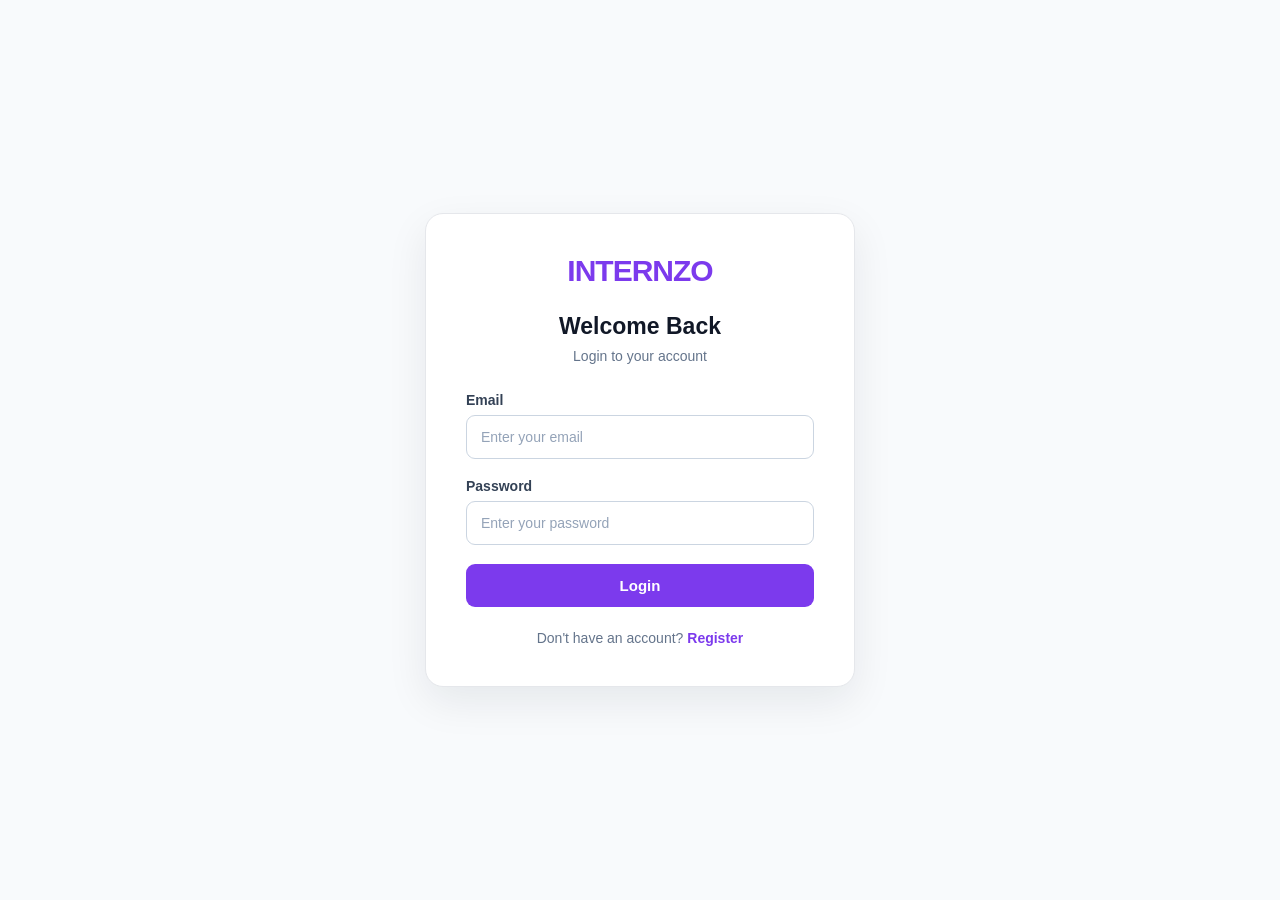
==== admin-dashboard.html @ ea60ff28 "Initial INTERNZO frontend" ====
<!DOCTYPE html>
<html lang="en">

<head>
    <meta charset="UTF-8">
    <meta name="viewport" content="width=device-width, initial-scale=1.0">

    <title>Admin Dashboard - INTERNZO</title>

    <link rel="stylesheet" href="css/dashboard.css">

    <style>

        .page-header {
            margin-bottom: 30px;
        }

        .page-header h1 {
            font-size: 30px;
            color: #111827;
            margin-bottom: 8px;
        }

        .page-header p {
            color: #64748b;
            font-size: 14px;
        }

        .admin-grid {
            display: grid;
            grid-template-columns: repeat(3, 1fr);
            gap: 20px;
            margin-bottom: 35px;
        }

        .admin-card {
            background: #ffffff;
            border: 1px solid #e5e7eb;
            border-radius: 15px;
            padding: 24px;
            box-shadow: 0 5px 15px rgba(17, 24, 39, 0.04);
        }

        .admin-card h3 {
            color: #64748b;
            font-size: 13px;
            margin-bottom: 10px;
        }

        .admin-card .number {
            color: #7c3aed;
            font-size: 30px;
            font-weight: 800;
        }

        .section {
            margin-top: 25px;
        }

        .section-title {
            color: #111827;
            font-size: 21px;
            margin-bottom: 18px;
        }

        .internship-list {
            display: grid;
            grid-template-columns: repeat(2, 1fr);
            gap: 20px;
        }

        .internship-card {
            background: #ffffff;
            border: 1px solid #e5e7eb;
            border-radius: 15px;
            padding: 24px;
            box-shadow: 0 5px 15px rgba(17, 24, 39, 0.04);
        }

        .internship-card h2 {
            color: #111827;
            font-size: 18px;
            margin-bottom: 6px;
        }

        .company {
            color: #7c3aed;
            font-size: 13px;
            font-weight: 600;
            margin-bottom: 15px;
        }

        .info {
            display: grid;
            grid-template-columns: 1fr 1fr;
            gap: 10px;
            margin-bottom: 15px;
        }

        .info-box {
            background: #f8fafc;
            padding: 10px;
            border-radius: 8px;
        }

        .info-box small {
            display: block;
            color: #94a3b8;
            font-size: 10px;
            margin-bottom: 4px;
        }

        .info-box strong {
            color: #334155;
            font-size: 12px;
        }

        .description {
            color: #64748b;
            font-size: 13px;
            line-height: 1.6;
            margin-bottom: 18px;
        }

        .status {
            display: inline-block;
            padding: 5px 10px;
            border-radius: 20px;
            font-size: 11px;
            font-weight: 700;
            margin-bottom: 15px;
        }

        .pending {
            background: #fef3c7;
            color: #92400e;
        }

        .approved {
            background: #dcfce7;
            color: #166534;
        }

        .rejected {
            background: #fee2e2;
            color: #991b1b;
        }

        .action-buttons {
            display: flex;
            gap: 10px;
        }

        .action-buttons button {
            width: auto;
            flex: 1;
            padding: 10px;
            font-size: 13px;
        }

        .approve-btn {
            background: #16a34a;
        }

        .approve-btn:hover {
            background: #15803d;
        }

        .reject-btn {
            background: #dc2626;
        }

        .reject-btn:hover {
            background: #b91c1c;
        }

        .loading,
        .empty-state,
        .error-state {
            background: #ffffff;
            border: 1px solid #e5e7eb;
            border-radius: 15px;
            padding: 50px 25px;
            text-align: center;
            color: #64748b;
            grid-column: 1 / -1;
        }

        .empty-state h2,
        .error-state h2 {
            color: #334155;
            margin-bottom: 8px;
        }

        @media (max-width: 900px) {

            .admin-grid {
                grid-template-columns: 1fr;
            }

            .internship-list {
                grid-template-columns: 1fr;
            }

        }

        @media (max-width: 550px) {

            .info {
                grid-template-columns: 1fr;
            }

            .action-buttons {
                flex-direction: column;
            }

        }

    </style>

</head>

<body>


    <!-- NAVBAR -->

    <nav class="navbar">

        <div class="logo">
            INTERNZO
        </div>

        <div class="nav-links">

            <a href="admin-dashboard.html" class="active">
                Dashboard
            </a>

            <button onclick="logout()">
                Logout
            </button>

        </div>

    </nav>


    <!-- MAIN -->

    <main class="dashboard-container">


        <div class="page-header">

            <h1>
                Admin Dashboard
            </h1>

            <p>
                Manage and approve internship opportunities.
            </p>

        </div>


        <!-- STATISTICS -->

        <div class="admin-grid">

            <div class="admin-card">

                <h3>
                    Total Internships
                </h3>

                <div
                    class="number"
                    id="totalInternships"
                >
                    0
                </div>

            </div>


            <div class="admin-card">

                <h3>
                    Pending Approval
                </h3>

                <div
                    class="number"
                    id="pendingInternships"
                >
                    0
                </div>

            </div>


            <div class="admin-card">

                <h3>
                    Approved Internships
                </h3>

                <div
                    class="number"
                    id="approvedInternships"
                >
                    0
                </div>

            </div>

        </div>


        <!-- PENDING INTERNSHIPS -->

        <section class="section">

            <h2 class="section-title">
                Internship Approval
            </h2>


            <div
                class="internship-list"
                id="internshipContainer"
            >

                <div class="loading">
                    Loading internships...
                </div>

            </div>

        </section>


    </main>


    <script>

        // ==========================================
        // LOGIN CHECK
        // ==========================================

        const token =
            localStorage.getItem("token");

        const userData =
            localStorage.getItem("user");


        if (!token || !userData) {

            window.location.href =
                "login.html";

        }


        let user;

        try {

            user =
                JSON.parse(userData);

        } catch (error) {

            localStorage.clear();

            window.location.href =
                "login.html";

        }


        // ==========================================
        // ADMIN ROLE CHECK
        // ==========================================

        if (
            user &&
            user.role !== "admin"
        ) {

            alert(
                "Only administrators can access this page."
            );

            window.location.href =
                "login.html";

        }


        // ==========================================
        // LOAD INTERNSHIPS
        // ==========================================

        async function loadInternships() {

            const container =
                document.getElementById(
                    "internshipContainer"
                );


            try {

                const response =
                    await fetch(
                        "http://localhost:5000/api/internships/admin/all",
                        {
                            headers: {
                                "Authorization":
                                    "Bearer " + token
                            }
                        }
                    );


                const data =
                    await response.json();


                if (!response.ok) {

                    container.innerHTML = `

                        <div class="error-state">

                            <h2>
                                Unable to load internships
                            </h2>

                            <p>
                                ${data.message || "Something went wrong."}
                            </p>

                        </div>

                    `;

                    return;

                }


                // Statistics

                document.getElementById(
                    "totalInternships"
                ).textContent =
                    data.length;


                document.getElementById(
                    "pendingInternships"
                ).textContent =
                    data.filter(
                        item =>
                            item.status === "Pending"
                    ).length;


                document.getElementById(
                    "approvedInternships"
                ).textContent =
                    data.filter(
                        item =>
                            item.status === "Approved"
                    ).length;


                displayInternships(data);


            } catch (error) {

                console.error(error);

                container.innerHTML = `

                    <div class="error-state">

                        <h2>
                            Server Connection Error
                        </h2>

                        <p>
                            Please make sure the backend is running.
                        </p>

                    </div>

                `;

            }

        }


        // ==========================================
        // DISPLAY INTERNSHIPS
        // ==========================================

        function displayInternships(
            internships
        ) {

            const container =
                document.getElementById(
                    "internshipContainer"
                );


            if (
                !internships ||
                internships.length === 0
            ) {

                container.innerHTML = `

                    <div class="empty-state">

                        <h2>
                            No Internships Found
                        </h2>

                        <p>
                            No internship postings are available.
                        </p>

                    </div>

                `;

                return;

            }


            container.innerHTML =
                internships.map(
                    internship => {

                        const status =
                            internship.status
                                ? internship.status.toLowerCase()
                                : "pending";


                        return `

                            <div class="internship-card">

                                <h2>
                                    ${internship.title}
                                </h2>

                                <div class="company">
                                    ${internship.companyName}
                                </div>


                                <div class="status ${status}">
                                    ${internship.status}
                                </div>


                                <div class="info">

                                    <div class="info-box">

                                        <small>
                                            Location
                                        </small>

                                        <strong>
                                            📍 ${internship.location}
                                        </strong>

                                    </div>


                                    <div class="info-box">

                                        <small>
                                            Type
                                        </small>

                                        <strong>
                                            ${internship.type}
                                        </strong>

                                    </div>


                                    <div class="info-box">

                                        <small>
                                            Duration
                                        </small>

                                        <strong>
                                            ${internship.duration}
                                        </strong>

                                    </div>


                                    <div class="info-box">

                                        <small>
                                            Stipend
                                        </small>

                                        <strong>
                                            ${internship.stipend || "Unpaid"}
                                        </strong>

                                    </div>

                                </div>


                                <div class="description">

                                    ${internship.description}

                                </div>


                                ${
                                    internship.status === "Pending"

                                    ? `

                                        <div class="action-buttons">

                                            <button
                                                class="approve-btn"
                                                onclick="updateStatus('${internship._id}', 'Approved')"
                                            >
                                                Approve
                                            </button>


                                            <button
                                                class="reject-btn"
                                                onclick="updateStatus('${internship._id}', 'Rejected')"
                                            >
                                                Reject
                                            </button>

                                        </div>

                                    `

                                    : ""

                                }

                            </div>

                        `;

                    }
                ).join("");

        }


        // ==========================================
        // UPDATE INTERNSHIP STATUS
        // ==========================================

        async function updateStatus(
            internshipId,
            status
        ) {

            const confirmMessage =
                status === "Approved"
                    ? "Approve this internship?"
                    : "Reject this internship?";


            if (!confirm(confirmMessage)) {
                return;
            }


            try {

                const response =
                    await fetch(
                        `http://localhost:5000/api/internships/admin/status/${internshipId}`,
                        {
                            method: "PUT",

                            headers: {

                                "Content-Type":
                                    "application/json",

                                "Authorization":
                                    "Bearer " + token

                            },

                            body: JSON.stringify({
                                status: status
                            })

                        }
                    );


                const data =
                    await response.json();


                if (response.ok) {

                    alert(
                        data.message ||
                        "Status updated successfully."
                    );

                    loadInternships();

                } else {

                    alert(
                        data.message ||
                        "Unable to update status."
                    );

                }

            } catch (error) {

                console.error(error);

                alert(
                    "Unable to connect to the server."
                );

            }

        }


        // ==========================================
        // LOGOUT
        // ==========================================

        function logout() {

            localStorage.removeItem(
                "token"
            );

            localStorage.removeItem(
                "user"
            );

            window.location.href =
                "login.html";

        }


        // ==========================================
        // START
        // ==========================================

        loadInternships();

    </script>

</body>

</html>
---- css/dashboard.css ----
/* =========================================
   INTERNZO - DASHBOARD CSS
========================================= */

* {
    margin: 0;
    padding: 0;
    box-sizing: border-box;
}


/* =========================================
   BODY
========================================= */

body {
    font-family: "Segoe UI", Arial, sans-serif;
    background: #f8fafc;
    color: #111827;
    min-height: 100vh;
}


/* =========================================
   NAVBAR
========================================= */

.navbar {
    width: 100%;
    min-height: 72px;

    background: #ffffff;

    display: flex;
    align-items: center;
    justify-content: space-between;

    padding: 0 6%;

    border-bottom: 1px solid #e5e7eb;

    position: sticky;
    top: 0;

    z-index: 1000;
}


/* LOGO */

.logo {
    color: #7c3aed;

    font-size: 25px;

    font-weight: 800;

    letter-spacing: -0.8px;

    white-space: nowrap;
}


/* NAVIGATION */

.nav-links {
    display: flex;

    align-items: center;

    justify-content: flex-end;

    gap: 26px;
}


.nav-links a {
    color: #475569;

    text-decoration: none;

    font-size: 14px;

    font-weight: 600;

    white-space: nowrap;

    transition: 0.2s ease;
}


.nav-links a:hover {
    color: #7c3aed;
}


/* ACTIVE PAGE */

.nav-links a.active {
    color: #7c3aed;
}


/* LOGOUT BUTTON */

.nav-links button {
    width: auto;

    padding: 9px 18px;

    background: #ffffff;

    color: #7c3aed;

    border: 1px solid #ddd6fe;

    border-radius: 8px;

    font-size: 14px;

    font-weight: 600;

    cursor: pointer;

    white-space: nowrap;

    transition: 0.2s ease;
}


.nav-links button:hover {
    background: #f3e8ff;

    color: #6d28d9;

    transform: translateY(-1px);
}


/* =========================================
   MAIN CONTAINER
========================================= */

.dashboard-container {
    width: 100%;

    max-width: 1250px;

    margin: 0 auto;

    padding: 45px 30px 60px;
}


/* =========================================
   WELCOME / PAGE HEADER
========================================= */

.welcome-section {
    margin-bottom: 35px;
}


.welcome-section h1 {
    color: #111827;

    font-size: 32px;

    font-weight: 750;

    line-height: 1.2;

    margin-bottom: 9px;
}


.welcome-section span {
    color: #7c3aed;
}


.welcome-section p {
    color: #64748b;

    font-size: 15px;

    line-height: 1.6;
}


/* =========================================
   DASHBOARD CARDS
========================================= */

.dashboard-cards {
    display: grid;

    grid-template-columns:
        repeat(4, 1fr);

    gap: 20px;

    margin-bottom: 45px;
}


.dashboard-card {
    background: #ffffff;

    padding: 25px;

    border: 1px solid #e5e7eb;

    border-radius: 15px;

    box-shadow:
        0 5px 15px
        rgba(17, 24, 39, 0.04);

    transition: all 0.25s ease;
}


.dashboard-card:hover {
    transform: translateY(-5px);

    border-color: #c4b5fd;

    box-shadow:
        0 15px 30px
        rgba(124, 58, 237, 0.10);
}


/* =========================================
   CARD ICON
========================================= */

.card-icon {
    width: 50px;
    height: 50px;

    display: flex;

    align-items: center;
    justify-content: center;

    background: #f3e8ff;

    color: #7c3aed;

    border-radius: 11px;

    font-size: 22px;

    margin-bottom: 18px;
}


.dashboard-card h2 {
    color: #111827;

    font-size: 18px;

    font-weight: 700;

    margin-bottom: 9px;
}


.dashboard-card p {
    color: #64748b;

    font-size: 13px;

    line-height: 1.6;

    min-height: 65px;
}


/* CARD BUTTON */

.dashboard-card button {
    width: 100%;

    margin-top: 16px;

    padding: 11px 15px;

    background: #7c3aed;

    color: #ffffff;

    border: none;

    border-radius: 8px;

    font-size: 13px;

    font-weight: 600;

    cursor: pointer;

    transition: 0.2s ease;
}


.dashboard-card button:hover {
    background: #6d28d9;

    transform: translateY(-1px);
}


/* =========================================
   GENERAL SECTION
========================================= */

.section {
    margin-top: 10px;
}


.section h2 {
    color: #111827;

    font-size: 21px;

    margin-bottom: 18px;
}


/* =========================================
   EMPTY BOX
========================================= */

.empty-box {
    width: 100%;

    background: #ffffff;

    border: 1px solid #e5e7eb;

    border-radius: 15px;

    padding: 50px 25px;

    text-align: center;

    box-shadow:
        0 5px 15px
        rgba(17, 24, 39, 0.04);
}


.empty-box > p:first-child {
    font-size: 38px;

    color: #7c3aed;

    margin-bottom: 12px;
}


.empty-box h3 {
    color: #334155;

    font-size: 17px;

    margin-bottom: 8px;
}


.empty-box p {
    color: #64748b;

    font-size: 14px;

    line-height: 1.6;
}


/* =========================================
   GENERAL BUTTON
========================================= */

button {
    font-family: inherit;
}


/* =========================================
   LINKS
========================================= */

a {
    font-family: inherit;
}


/* =========================================
   TABLET
========================================= */

@media (max-width: 1050px) {

    .navbar {
        padding: 0 30px;
    }


    .nav-links {
        gap: 17px;
    }


    .dashboard-cards {
        grid-template-columns:
            repeat(2, 1fr);
    }

}


/* =========================================
   MOBILE NAVBAR
========================================= */

@media (max-width: 750px) {

    .navbar {
        min-height: auto;

        padding: 18px 20px;

        flex-direction: column;

        gap: 16px;
    }


    .logo {
        font-size: 24px;
    }


    .nav-links {
        width: 100%;

        display: flex;

        justify-content: center;

        flex-wrap: wrap;

        gap: 10px 15px;
    }


    .nav-links a {
        font-size: 13px;
    }


    .nav-links button {
        padding: 8px 14px;

        font-size: 13px;
    }


    .dashboard-container {
        padding: 30px 18px 45px;
    }


    .welcome-section h1 {
        font-size: 27px;
    }

}


/* =========================================
   SMALL MOBILE
========================================= */

@media (max-width: 550px) {

    .dashboard-cards {
        grid-template-columns: 1fr;

        gap: 15px;
    }


    .dashboard-card {
        padding: 22px;
    }


    .welcome-section h1 {
        font-size: 24px;
    }


    .welcome-section p {
        font-size: 14px;
    }


    .nav-links {
        gap: 9px 12px;
    }


    .nav-links a {
        font-size: 12px;
    }


    .nav-links button {
        font-size: 12px;

        padding: 7px 12px;
    }

}


/* =========================================
   VERY SMALL SCREEN
========================================= */

@media (max-width: 380px) {

    .navbar {
        padding: 15px 12px;
    }


    .logo {
        font-size: 22px;
    }


    .nav-links {
        gap: 8px;
    }


    .nav-links a {
        font-size: 11px;
    }


    .nav-links button {
        padding: 6px 10px;
    }


    .dashboard-container {
        padding: 25px 13px 40px;
    }

}
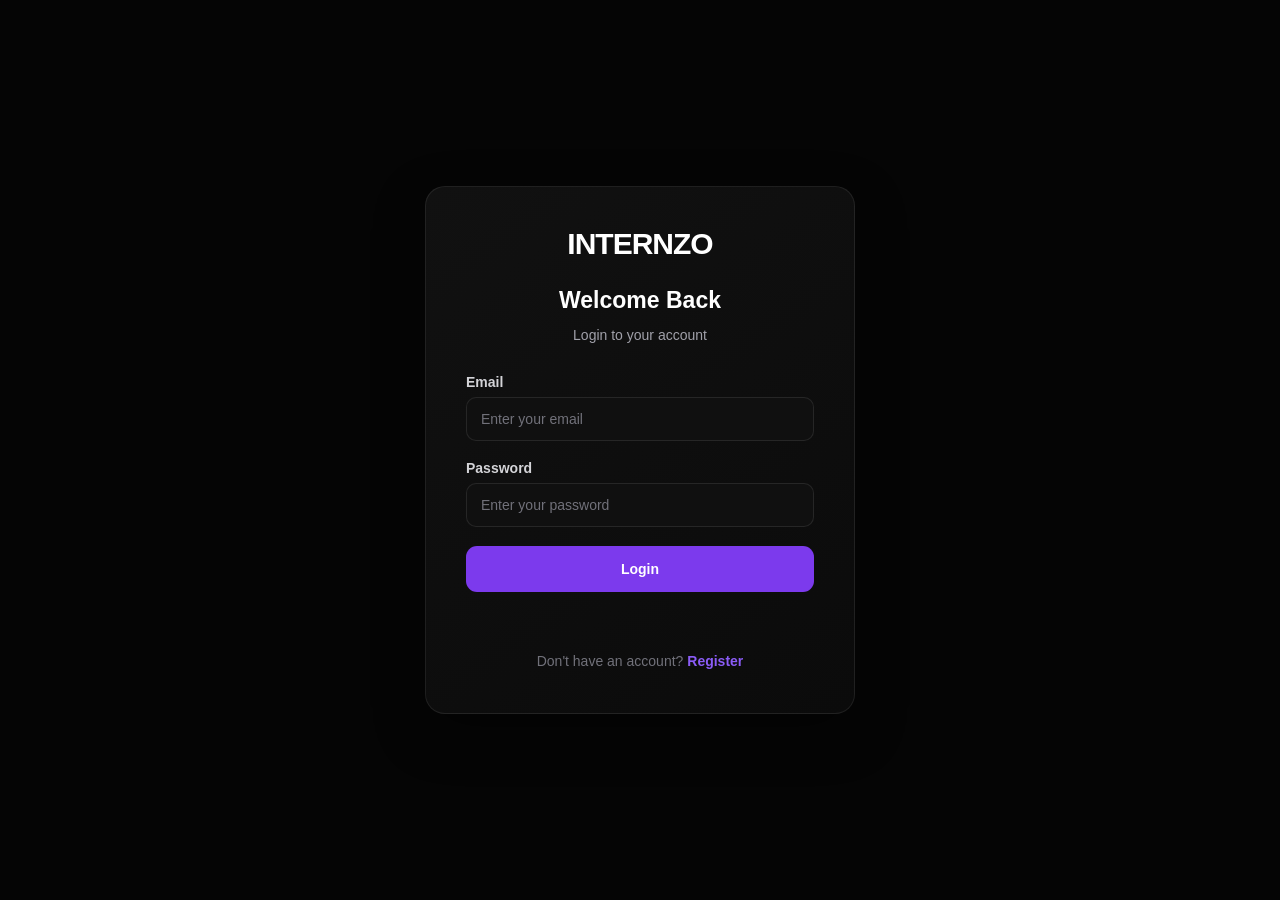
==== commit f4c7978e: "Update INTERNZO UI and functionality" ====
--- a/admin-dashboard.html
+++ b/admin-dashboard.html
@@ -2,216 +2,791 @@
 <html lang="en">
 
 <head>
+
     <meta charset="UTF-8">
-    <meta name="viewport" content="width=device-width, initial-scale=1.0">
+
+    <meta name="viewport"
+        content="width=device-width, initial-scale=1.0">
 
     <title>Admin Dashboard - INTERNZO</title>
 
-    <link rel="stylesheet" href="css/dashboard.css">
+    <link rel="stylesheet"
+        href="css/dashboard.css">
+
+    <link rel="stylesheet"
+        href="https://cdnjs.cloudflare.com/ajax/libs/font-awesome/6.5.2/css/all.min.css">
+
 
     <style>
 
+        /* =========================================
+           PAGE HEADER
+        ========================================= */
+
         .page-header {
-            margin-bottom: 30px;
+            margin-bottom: 40px;
+        }
+
+        .page-label {
+            color: #8b5cf6;
+            font-size: 12px;
+            font-weight: 700;
+            letter-spacing: 2px;
+            margin-bottom: 12px;
         }
 
         .page-header h1 {
-            font-size: 30px;
-            color: #111827;
-            margin-bottom: 8px;
+            color: #ffffff;
+            font-size: clamp(36px, 5vw, 50px);
+            line-height: 1.1;
+            letter-spacing: -1.5px;
+            margin-bottom: 12px;
         }
 
         .page-header p {
-            color: #64748b;
-            font-size: 14px;
-        }
+            color: #a1a1aa;
+            font-size: 15px;
+            line-height: 1.6;
+        }
+
+
+        /* =========================================
+           STATISTICS
+        ========================================= */
 
         .admin-grid {
+
             display: grid;
-            grid-template-columns: repeat(3, 1fr);
+
+            grid-template-columns:
+                repeat(3, minmax(0, 1fr));
+
             gap: 20px;
-            margin-bottom: 35px;
-        }
+
+            margin-bottom: 50px;
+
+        }
+
 
         .admin-card {
-            background: #ffffff;
-            border: 1px solid #e5e7eb;
-            border-radius: 15px;
+
+            position: relative;
+
+            padding: 25px;
+
+            background:
+                linear-gradient(
+                    145deg,
+                    #111111,
+                    #0b0b0b
+                );
+
+            border:
+                1px solid
+                rgba(255, 255, 255, 0.08);
+
+            border-radius: 20px;
+
+            box-shadow:
+                0 18px 50px
+                rgba(0, 0, 0, 0.20);
+
+            transition: 0.25s ease;
+
+            overflow: hidden;
+
+        }
+
+
+        .admin-card::after {
+
+            content: "";
+
+            position: absolute;
+
+            width: 100px;
+
+            height: 100px;
+
+            right: -45px;
+
+            top: -45px;
+
+            background:
+                rgba(124, 58, 237, 0.08);
+
+            border-radius: 50%;
+
+        }
+
+
+        .admin-card:hover {
+
+            transform:
+                translateY(-5px);
+
+            border-color:
+                rgba(124, 58, 237, 0.35);
+
+            box-shadow:
+                0 20px 55px
+                rgba(0, 0, 0, 0.35);
+
+        }
+
+
+        .stat-icon {
+
+            width: 45px;
+
+            height: 45px;
+
+            display: flex;
+
+            align-items: center;
+
+            justify-content: center;
+
+            margin-bottom: 18px;
+
+            background:
+                rgba(124, 58, 237, 0.12);
+
+            color: #8b5cf6;
+
+            border:
+                1px solid
+                rgba(124, 58, 237, 0.18);
+
+            border-radius: 11px;
+
+            font-size: 18px;
+
+        }
+
+
+        .admin-card h3 {
+
+            color: #71717a;
+
+            font-size: 12px;
+
+            font-weight: 700;
+
+            text-transform: uppercase;
+
+            letter-spacing: 0.7px;
+
+            margin-bottom: 9px;
+
+        }
+
+
+        .admin-card .number {
+
+            color: #ffffff;
+
+            font-size: 34px;
+
+            line-height: 1;
+
+            font-weight: 800;
+
+        }
+
+
+        /* =========================================
+           SECTION
+        ========================================= */
+
+        .section {
+
+            margin-top: 10px;
+
+        }
+
+
+        .section-header {
+
+            display: flex;
+
+            align-items: flex-end;
+
+            justify-content: space-between;
+
+            margin-bottom: 22px;
+
+        }
+
+
+        .section-title {
+
+            color: #ffffff;
+
+            font-size: 24px;
+
+            margin: 0;
+
+        }
+
+
+        .section-subtitle {
+
+            color: #71717a;
+
+            font-size: 13px;
+
+            margin-top: 6px;
+
+        }
+
+
+        /* =========================================
+           INTERNSHIP LIST
+        ========================================= */
+
+        .internship-list {
+
+            display: grid;
+
+            grid-template-columns:
+                repeat(2, minmax(0, 1fr));
+
+            gap: 20px;
+
+        }
+
+
+        /* =========================================
+           INTERNSHIP CARD
+        ========================================= */
+
+        .internship-card {
+
             padding: 24px;
-            box-shadow: 0 5px 15px rgba(17, 24, 39, 0.04);
-        }
-
-        .admin-card h3 {
-            color: #64748b;
+
+            background:
+                linear-gradient(
+                    145deg,
+                    #111111,
+                    #0b0b0b
+                );
+
+            border:
+                1px solid
+                rgba(255, 255, 255, 0.08);
+
+            border-radius: 20px;
+
+            box-shadow:
+                0 18px 50px
+                rgba(0, 0, 0, 0.20);
+
+            transition: 0.25s ease;
+
+            animation:
+                cardAppear 0.35s ease both;
+
+        }
+
+
+        .internship-card:hover {
+
+            transform:
+                translateY(-5px);
+
+            border-color:
+                rgba(124, 58, 237, 0.35);
+
+            box-shadow:
+                0 20px 55px
+                rgba(0, 0, 0, 0.35);
+
+        }
+
+
+        .internship-card h2 {
+
+            color: #ffffff;
+
+            font-size: 19px;
+
+            line-height: 1.35;
+
+            margin-bottom: 7px;
+
+        }
+
+
+        .company {
+
+            color: #8b5cf6;
+
             font-size: 13px;
-            margin-bottom: 10px;
-        }
-
-        .admin-card .number {
-            color: #7c3aed;
-            font-size: 30px;
-            font-weight: 800;
-        }
-
-        .section {
-            margin-top: 25px;
-        }
-
-        .section-title {
-            color: #111827;
-            font-size: 21px;
+
+            font-weight: 700;
+
+            margin-bottom: 16px;
+
+        }
+
+
+        /* =========================================
+           STATUS
+        ========================================= */
+
+        .status {
+
+            display: inline-flex;
+
+            align-items: center;
+
+            padding: 6px 11px;
+
             margin-bottom: 18px;
-        }
-
-        .internship-list {
+
+            border-radius: 20px;
+
+            font-size: 11px;
+
+            font-weight: 700;
+
+        }
+
+
+        .pending {
+
+            background:
+                rgba(245, 158, 11, 0.12);
+
+            color: #fbbf24;
+
+            border:
+                1px solid
+                rgba(245, 158, 11, 0.18);
+
+        }
+
+
+        .approved {
+
+            background:
+                rgba(34, 197, 94, 0.12);
+
+            color: #4ade80;
+
+            border:
+                1px solid
+                rgba(34, 197, 94, 0.18);
+
+        }
+
+
+        .rejected {
+
+            background:
+                rgba(239, 68, 68, 0.12);
+
+            color: #f87171;
+
+            border:
+                1px solid
+                rgba(239, 68, 68, 0.18);
+
+        }
+
+
+        /* =========================================
+           INFO GRID
+        ========================================= */
+
+        .info {
+
             display: grid;
-            grid-template-columns: repeat(2, 1fr);
-            gap: 20px;
-        }
-
-        .internship-card {
-            background: #ffffff;
-            border: 1px solid #e5e7eb;
-            border-radius: 15px;
-            padding: 24px;
-            box-shadow: 0 5px 15px rgba(17, 24, 39, 0.04);
-        }
-
-        .internship-card h2 {
-            color: #111827;
-            font-size: 18px;
-            margin-bottom: 6px;
-        }
-
-        .company {
-            color: #7c3aed;
+
+            grid-template-columns:
+                repeat(2, minmax(0, 1fr));
+
+            gap: 10px;
+
+            margin-bottom: 18px;
+
+        }
+
+
+        .info-box {
+
+            padding: 12px;
+
+            background: #0d0d0d;
+
+            border:
+                1px solid
+                rgba(255, 255, 255, 0.06);
+
+            border-radius: 11px;
+
+        }
+
+
+        .info-box small {
+
+            display: block;
+
+            color: #52525b;
+
+            font-size: 10px;
+
+            font-weight: 700;
+
+            text-transform: uppercase;
+
+            letter-spacing: 0.5px;
+
+            margin-bottom: 5px;
+
+        }
+
+
+        .info-box strong {
+
+            display: block;
+
+            color: #d4d4d8;
+
+            font-size: 12px;
+
+            line-height: 1.4;
+
+            word-break: break-word;
+
+        }
+
+
+        /* =========================================
+           DESCRIPTION
+        ========================================= */
+
+        .description {
+
+            color: #a1a1aa;
+
             font-size: 13px;
-            font-weight: 600;
-            margin-bottom: 15px;
-        }
-
-        .info {
-            display: grid;
-            grid-template-columns: 1fr 1fr;
-            gap: 10px;
-            margin-bottom: 15px;
-        }
-
-        .info-box {
-            background: #f8fafc;
-            padding: 10px;
-            border-radius: 8px;
-        }
-
-        .info-box small {
-            display: block;
-            color: #94a3b8;
-            font-size: 10px;
-            margin-bottom: 4px;
-        }
-
-        .info-box strong {
-            color: #334155;
+
+            line-height: 1.7;
+
+            margin-bottom: 20px;
+
+        }
+
+
+        /* =========================================
+           ACTION BUTTONS
+        ========================================= */
+
+        .action-buttons {
+
+            display: flex;
+
+            gap: 9px;
+
+        }
+
+
+        .action-buttons button {
+
+            width: auto;
+
+            flex: 1;
+
+            min-height: 40px;
+
+            padding: 9px 12px;
+
+            border: none;
+
+            border-radius: 9px;
+
+            color: #ffffff;
+
+            font-family: inherit;
+
             font-size: 12px;
-        }
-
-        .description {
-            color: #64748b;
-            font-size: 13px;
-            line-height: 1.6;
-            margin-bottom: 18px;
-        }
-
-        .status {
-            display: inline-block;
-            padding: 5px 10px;
-            border-radius: 20px;
-            font-size: 11px;
+
             font-weight: 700;
-            margin-bottom: 15px;
-        }
-
-        .pending {
-            background: #fef3c7;
-            color: #92400e;
-        }
-
-        .approved {
-            background: #dcfce7;
-            color: #166534;
-        }
-
-        .rejected {
-            background: #fee2e2;
-            color: #991b1b;
-        }
-
-        .action-buttons {
-            display: flex;
-            gap: 10px;
-        }
-
-        .action-buttons button {
-            width: auto;
-            flex: 1;
-            padding: 10px;
-            font-size: 13px;
-        }
+
+            cursor: pointer;
+
+            transition: 0.2s ease;
+
+        }
+
+
+        .action-buttons button:hover {
+
+            transform:
+                translateY(-2px);
+
+        }
+
 
         .approve-btn {
+
             background: #16a34a;
-        }
+
+        }
+
 
         .approve-btn:hover {
+
             background: #15803d;
-        }
+
+        }
+
 
         .reject-btn {
+
             background: #dc2626;
-        }
+
+        }
+
 
         .reject-btn:hover {
+
             background: #b91c1c;
-        }
+
+        }
+
+
+        /* =========================================
+           LOADING / EMPTY / ERROR
+        ========================================= */
 
         .loading,
         .empty-state,
         .error-state {
-            background: #ffffff;
-            border: 1px solid #e5e7eb;
-            border-radius: 15px;
+
+            width: 100%;
+
+            min-height: 260px;
+
+            display: flex;
+
+            flex-direction: column;
+
+            align-items: center;
+
+            justify-content: center;
+
+            grid-column: 1 / -1;
+
             padding: 50px 25px;
+
             text-align: center;
-            color: #64748b;
-            grid-column: 1 / -1;
-        }
+
+            background:
+                linear-gradient(
+                    145deg,
+                    #111111,
+                    #0b0b0b
+                );
+
+            border:
+                1px solid
+                rgba(255, 255, 255, 0.08);
+
+            border-radius: 20px;
+
+            color: #71717a;
+
+        }
+
+
+        .state-icon {
+
+            width: 58px;
+
+            height: 58px;
+
+            display: flex;
+
+            align-items: center;
+
+            justify-content: center;
+
+            margin-bottom: 17px;
+
+            background:
+                rgba(124, 58, 237, 0.12);
+
+            color: #8b5cf6;
+
+            border:
+                1px solid
+                rgba(124, 58, 237, 0.18);
+
+            border-radius: 14px;
+
+            font-size: 23px;
+
+        }
+
+
+        .loading-spinner {
+
+            width: 34px;
+
+            height: 34px;
+
+            margin-bottom: 15px;
+
+            border:
+                3px solid
+                rgba(255, 255, 255, 0.08);
+
+            border-top-color:
+                #8b5cf6;
+
+            border-radius: 50%;
+
+            animation:
+                spin 0.8s linear infinite;
+
+        }
+
 
         .empty-state h2,
         .error-state h2 {
-            color: #334155;
+
+            color: #ffffff;
+
+            font-size: 18px;
+
             margin-bottom: 8px;
-        }
-
-        @media (max-width: 900px) {
+
+        }
+
+
+        .empty-state p,
+        .error-state p {
+
+            color: #71717a;
+
+            font-size: 14px;
+
+            line-height: 1.6;
+
+        }
+
+
+        /* =========================================
+           ANIMATIONS
+        ========================================= */
+
+        @keyframes spin {
+
+            to {
+                transform: rotate(360deg);
+            }
+
+        }
+
+
+        @keyframes cardAppear {
+
+            from {
+
+                opacity: 0;
+
+                transform:
+                    translateY(12px);
+
+            }
+
+            to {
+
+                opacity: 1;
+
+                transform:
+                    translateY(0);
+
+            }
+
+        }
+
+
+        /* =========================================
+           RESPONSIVE
+        ========================================= */
+
+        @media (max-width: 950px) {
 
             .admin-grid {
+
+                grid-template-columns:
+                    repeat(3, 1fr);
+
+            }
+
+            .internship-list {
+
                 grid-template-columns: 1fr;
-            }
-
-            .internship-list {
+
+            }
+
+        }
+
+
+        @media (max-width: 750px) {
+
+            .admin-grid {
+
+                grid-template-columns:
+                    1fr;
+
+            }
+
+            .section-header {
+
+                align-items: flex-start;
+
+            }
+
+        }
+
+
+        @media (max-width: 550px) {
+
+            .page-header h1 {
+
+                font-size: 36px;
+
+            }
+
+            .info {
+
                 grid-template-columns: 1fr;
-            }
-
-        }
-
-        @media (max-width: 550px) {
-
-            .info {
-                grid-template-columns: 1fr;
+
             }
 
             .action-buttons {
+
                 flex-direction: column;
+
+            }
+
+            .action-buttons button {
+
+                flex: none;
+
+                width: 100%;
+
+            }
+
+            .internship-card {
+
+                padding: 20px;
+
             }
 
         }
@@ -220,10 +795,13 @@
 
 </head>
 
+
 <body>
 
 
-    <!-- NAVBAR -->
+    <!-- =========================================
+         NAVBAR
+    ========================================= -->
 
     <nav class="navbar">
 
@@ -231,14 +809,23 @@
             INTERNZO
         </div>
 
+
         <div class="nav-links">
 
-            <a href="admin-dashboard.html" class="active">
+            <a
+                href="admin-dashboard.html"
+                class="active">
+
                 Dashboard
+
             </a>
 
-            <button onclick="logout()">
+
+            <button
+                onclick="logout()">
+
                 Logout
+
             </button>
 
         </div>
@@ -246,96 +833,170 @@
     </nav>
 
 
-    <!-- MAIN -->
+    <!-- =========================================
+         MAIN
+    ========================================= -->
 
     <main class="dashboard-container">
 
 
-        <div class="page-header">
+        <!-- PAGE HEADER -->
+
+        <section class="page-header">
+
+            <div class="page-label">
+                ADMIN PORTAL
+            </div>
+
 
             <h1>
                 Admin Dashboard
             </h1>
 
+
             <p>
-                Manage and approve internship opportunities.
+                Review and manage internship
+                opportunities submitted by companies.
             </p>
 
-        </div>
-
-
-        <!-- STATISTICS -->
-
-        <div class="admin-grid">
+        </section>
+
+
+        <!-- =========================================
+             STATISTICS
+        ========================================= -->
+
+        <section class="admin-grid">
+
+
+            <!-- TOTAL -->
 
             <div class="admin-card">
+
+                <div class="stat-icon">
+
+                    <i class="fa-solid fa-briefcase"></i>
+
+                </div>
+
 
                 <h3>
                     Total Internships
                 </h3>
 
+
                 <div
                     class="number"
-                    id="totalInternships"
-                >
+                    id="totalInternships">
+
                     0
+
                 </div>
 
             </div>
 
 
+            <!-- PENDING -->
+
             <div class="admin-card">
+
+                <div class="stat-icon">
+
+                    <i class="fa-solid fa-clock"></i>
+
+                </div>
+
 
                 <h3>
                     Pending Approval
                 </h3>
 
+
                 <div
                     class="number"
-                    id="pendingInternships"
-                >
+                    id="pendingInternships">
+
                     0
+
                 </div>
 
             </div>
 
 
+            <!-- APPROVED -->
+
             <div class="admin-card">
+
+                <div class="stat-icon">
+
+                    <i class="fa-solid fa-circle-check"></i>
+
+                </div>
+
 
                 <h3>
                     Approved Internships
                 </h3>
 
+
                 <div
                     class="number"
-                    id="approvedInternships"
-                >
+                    id="approvedInternships">
+
                     0
+
                 </div>
 
             </div>
 
-        </div>
-
-
-        <!-- PENDING INTERNSHIPS -->
+
+        </section>
+
+
+        <!-- =========================================
+             INTERNSHIP APPROVAL
+        ========================================= -->
 
         <section class="section">
 
-            <h2 class="section-title">
-                Internship Approval
-            </h2>
+
+            <div class="section-header">
+
+                <div>
+
+                    <h2 class="section-title">
+                        Internship Approval
+                    </h2>
+
+
+                    <p class="section-subtitle">
+
+                        Review internship postings
+                        submitted by companies.
+
+                    </p>
+
+                </div>
+
+            </div>
 
 
             <div
                 class="internship-list"
-                id="internshipContainer"
-            >
+                id="internshipContainer">
+
 
                 <div class="loading">
-                    Loading internships...
+
+                    <div class="loading-spinner"></div>
+
+                    <p>
+                        Loading internships...
+                    </p>
+
                 </div>
 
+
             </div>
 
         </section>
@@ -344,20 +1005,51 @@
     </main>
 
 
+    <!-- =========================================
+         API HELPER
+    ========================================= -->
+
+    <script src="js/api.js"></script>
+
+
     <script>
 
-        // ==========================================
+        // =========================================
         // LOGIN CHECK
-        // ==========================================
+        // =========================================
 
         const token =
             localStorage.getItem("token");
 
+
         const userData =
             localStorage.getItem("user");
 
 
-        if (!token || !userData) {
+        let user = null;
+
+
+        try {
+
+            user =
+                userData
+                    ? JSON.parse(userData)
+                    : null;
+
+        } catch (error) {
+
+            console.error(
+                "USER DATA ERROR:",
+                error
+            );
+
+            localStorage.removeItem(
+                "token"
+            );
+
+            localStorage.removeItem(
+                "user"
+            );
 
             window.location.href =
                 "login.html";
@@ -365,16 +1057,7 @@
         }
 
 
-        let user;
-
-        try {
-
-            user =
-                JSON.parse(userData);
-
-        } catch (error) {
-
-            localStorage.clear();
+        if (!token || !user) {
 
             window.location.href =
                 "login.html";
@@ -382,28 +1065,70 @@
         }
 
 
-        // ==========================================
+        // =========================================
         // ADMIN ROLE CHECK
-        // ==========================================
+        // =========================================
 
         if (
             user &&
             user.role !== "admin"
         ) {
 
-            alert(
-                "Only administrators can access this page."
-            );
-
-            window.location.href =
-                "login.html";
-
-        }
-
-
-        // ==========================================
+            if (
+                user.role === "student"
+            ) {
+
+                window.location.href =
+                    "student-dashboard.html";
+
+            }
+
+            else if (
+                user.role === "company"
+            ) {
+
+                window.location.href =
+                    "company-dashboard.html";
+
+            }
+
+            else {
+
+                localStorage.removeItem(
+                    "token"
+                );
+
+                localStorage.removeItem(
+                    "user"
+                );
+
+                window.location.href =
+                    "login.html";
+
+            }
+
+        }
+
+
+        // =========================================
+        // HTML ESCAPE
+        // =========================================
+
+        function escapeHTML(value) {
+
+            return String(value ?? "")
+                .replace(/&/g, "&amp;")
+                .replace(/</g, "&lt;")
+                .replace(/>/g, "&gt;")
+                .replace(/"/g, "&quot;")
+                .replace(/'/g, "&#039;");
+
+        }
+
+
+        // =========================================
         // LOAD INTERNSHIPS
-        // ==========================================
+        // =========================================
 
         async function loadInternships() {
 
@@ -413,59 +1138,49 @@
                 );
 
 
+            container.innerHTML = `
+
+                <div class="loading">
+
+                    <div class="loading-spinner"></div>
+
+                    <p>
+                        Loading internships...
+                    </p>
+
+                </div>
+
+            `;
+
+
             try {
 
-                const response =
-                    await fetch(
-                        "http://localhost:5000/api/internships/admin/all",
-                        {
-                            headers: {
-                                "Authorization":
-                                    "Bearer " + token
-                            }
-                        }
+                const data =
+                    await apiFetch(
+                        "/api/internships/admin/all"
                     );
 
 
-                const data =
-                    await response.json();
-
-
-                if (!response.ok) {
-
-                    container.innerHTML = `
-
-                        <div class="error-state">
-
-                            <h2>
-                                Unable to load internships
-                            </h2>
-
-                            <p>
-                                ${data.message || "Something went wrong."}
-                            </p>
-
-                        </div>
-
-                    `;
-
-                    return;
-
-                }
-
-
-                // Statistics
+                // =================================
+                // STATISTICS
+                // =================================
+
+                const internships =
+                    Array.isArray(data)
+                        ? data
+                        : [];
+
 
                 document.getElementById(
                     "totalInternships"
                 ).textContent =
-                    data.length;
+                    internships.length;
 
 
                 document.getElementById(
                     "pendingInternships"
                 ).textContent =
-                    data.filter(
+                    internships.filter(
                         item =>
                             item.status === "Pending"
                     ).length;
@@ -474,29 +1189,50 @@
                 document.getElementById(
                     "approvedInternships"
                 ).textContent =
-                    data.filter(
+                    internships.filter(
                         item =>
                             item.status === "Approved"
                     ).length;
 
 
-                displayInternships(data);
+                displayInternships(
+                    internships
+                );
 
 
             } catch (error) {
 
-                console.error(error);
+                console.error(
+                    "LOAD INTERNSHIPS ERROR:",
+                    error
+                );
+
 
                 container.innerHTML = `
 
                     <div class="error-state">
 
+                        <div class="state-icon">
+
+                            <i class="fa-solid fa-triangle-exclamation"></i>
+
+                        </div>
+
+
                         <h2>
-                            Server Connection Error
+                            Unable to Load Internships
                         </h2>
 
+
                         <p>
-                            Please make sure the backend is running.
+
+                            ${
+                                escapeHTML(
+                                    error.message ||
+                                    "Unable to connect to the INTERNZO server."
+                                )
+                            }
+
                         </p>
 
                     </div>
@@ -508,9 +1244,9 @@
         }
 
 
-        // ==========================================
+        // =========================================
         // DISPLAY INTERNSHIPS
-        // ==========================================
+        // =========================================
 
         function displayInternships(
             internships
@@ -531,10 +1267,18 @@
 
                     <div class="empty-state">
 
+                        <div class="state-icon">
+
+                            <i class="fa-regular fa-folder-open"></i>
+
+                        </div>
+
+
                         <h2>
                             No Internships Found
                         </h2>
 
+
                         <p>
                             No internship postings are available.
                         </p>
@@ -553,30 +1297,101 @@
                     internship => {
 
                         const status =
-                            internship.status
-                                ? internship.status.toLowerCase()
-                                : "pending";
+                            internship.status ||
+                            "Pending";
+
+
+                        const statusClass =
+                            status.toLowerCase();
+
+
+                        const title =
+                            escapeHTML(
+                                internship.title ||
+                                "Untitled Internship"
+                            );
+
+
+                        const companyName =
+                            escapeHTML(
+                                internship.companyName ||
+                                "Unknown Company"
+                            );
+
+
+                        const location =
+                            escapeHTML(
+                                internship.location ||
+                                "Not specified"
+                            );
+
+
+                        const type =
+                            escapeHTML(
+                                internship.type ||
+                                "Not specified"
+                            );
+
+
+                        const duration =
+                            escapeHTML(
+                                internship.duration ||
+                                "Not specified"
+                            );
+
+
+                        const stipend =
+                            escapeHTML(
+                                internship.stipend ||
+                                "Unpaid"
+                            );
+
+
+                        const description =
+                            escapeHTML(
+                                internship.description ||
+                                "No description available."
+                            );
+
+
+                        const internshipId =
+                            escapeHTML(
+                                internship._id
+                            );
 
 
                         return `
 
-                            <div class="internship-card">
+                            <article
+                                class="internship-card">
+
 
                                 <h2>
-                                    ${internship.title}
+                                    ${title}
                                 </h2>
 
+
                                 <div class="company">
-                                    ${internship.companyName}
+
+                                    <i
+                                        class="fa-solid fa-building">
+                                    </i>
+
+                                    ${companyName}
+
                                 </div>
 
 
-                                <div class="status ${status}">
-                                    ${internship.status}
-                                </div>
+                                <span
+                                    class="status ${statusClass}">
+
+                                    ${escapeHTML(status)}
+
+                                </span>
 
 
                                 <div class="info">
+
 
                                     <div class="info-box">
 
@@ -585,7 +1400,7 @@
                                         </small>
 
                                         <strong>
-                                            📍 ${internship.location}
+                                            ${location}
                                         </strong>
 
                                     </div>
@@ -598,7 +1413,7 @@
                                         </small>
 
                                         <strong>
-                                            ${internship.type}
+                                            ${type}
                                         </strong>
 
                                     </div>
@@ -611,7 +1426,7 @@
                                         </small>
 
                                         <strong>
-                                            ${internship.duration}
+                                            ${duration}
                                         </strong>
 
                                     </div>
@@ -624,52 +1439,69 @@
                                         </small>
 
                                         <strong>
-                                            ${internship.stipend || "Unpaid"}
+                                            ${stipend}
                                         </strong>
 
                                     </div>
 
+
                                 </div>
 
 
                                 <div class="description">
 
-                                    ${internship.description}
+                                    ${description}
 
                                 </div>
 
 
                                 ${
-                                    internship.status === "Pending"
-
-                                    ? `
-
-                                        <div class="action-buttons">
-
-                                            <button
-                                                class="approve-btn"
-                                                onclick="updateStatus('${internship._id}', 'Approved')"
-                                            >
-                                                Approve
-                                            </button>
-
-
-                                            <button
-                                                class="reject-btn"
-                                                onclick="updateStatus('${internship._id}', 'Rejected')"
-                                            >
-                                                Reject
-                                            </button>
-
-                                        </div>
-
-                                    `
-
-                                    : ""
+                                    status === "Pending"
+                                        ? `
+
+                                            <div
+                                                class="action-buttons">
+
+                                                <button
+                                                    class="approve-btn"
+                                                    onclick="updateStatus(
+                                                        '${internshipId}',
+                                                        'Approved'
+                                                    )">
+
+                                                    <i
+                                                        class="fa-solid fa-check">
+                                                    </i>
+
+                                                    Approve
+
+                                                </button>
+
+
+                                                <button
+                                                    class="reject-btn"
+                                                    onclick="updateStatus(
+                                                        '${internshipId}',
+                                                        'Rejected'
+                                                    )">
+
+                                                    <i
+                                                        class="fa-solid fa-xmark">
+                                                    </i>
+
+                                                    Reject
+
+                                                </button>
+
+                                            </div>
+
+                                        `
+                                        : ""
 
                                 }
 
-                            </div>
+
+                            </article>
 
                         `;
 
@@ -679,9 +1511,9 @@
         }
 
 
-        // ==========================================
+        // =========================================
         // UPDATE INTERNSHIP STATUS
-        // ==========================================
+        // =========================================
 
         async function updateStatus(
             internshipId,
@@ -694,65 +1526,64 @@
                     : "Reject this internship?";
 
 
-            if (!confirm(confirmMessage)) {
+            if (
+                !confirm(confirmMessage)
+            ) {
+
                 return;
+
             }
 
 
             try {
 
-                const response =
-                    await fetch(
-                        `http://localhost:5000/api/internships/admin/status/${internshipId}`,
+                const data =
+                    await apiFetch(
+                        `/api/internships/admin/status/${internshipId}`,
                         {
                             method: "PUT",
 
-                            headers: {
-
-                                "Content-Type":
-                                    "application/json",
-
-                                "Authorization":
-                                    "Bearer " + token
-
-                            },
-
-                            body: JSON.stringify({
-                                status: status
-                            })
-
+                            body:
+                                JSON.stringify({
+                                    status
+                                })
                         }
                     );
 
 
-                const data =
-                    await response.json();
-
-
-                if (response.ok) {
-
-                    alert(
-                        data.message ||
-                        "Status updated successfully."
-                    );
-
-                    loadInternships();
-
-                } else {
-
-                    alert(
-                        data.message ||
-                        "Unable to update status."
-                    );
+                alert(
+                    data.message ||
+                    "Status updated successfully."
+                );
+
+
+                await loadInternships();
+
+
+                // Clear internship cache so
+                // students get the latest data.
+
+                if (
+                    typeof clearInternshipCache ===
+                    "function"
+                ) {
+
+                    clearInternshipCache();
 
                 }
 
+
             } catch (error) {
 
-                console.error(error);
+                console.error(
+                    "UPDATE STATUS ERROR:",
+                    error
+                );
+
 
                 alert(
-                    "Unable to connect to the server."
+                    error.message ||
+                    "Unable to update internship status."
                 );
 
             }
@@ -760,9 +1591,9 @@
         }
 
 
-        // ==========================================
+        // =========================================
         // LOGOUT
-        // ==========================================
+        // =========================================
 
         function logout() {
 
@@ -774,15 +1605,16 @@
                 "user"
             );
 
+
             window.location.href =
                 "login.html";
 
         }
 
 
-        // ==========================================
+        // =========================================
         // START
-        // ==========================================
+        // =========================================
 
         loadInternships();
 
--- a/css/dashboard.css
+++ b/css/dashboard.css
@@ -1,5 +1,6 @@
 /* =========================================
    INTERNZO - DASHBOARD CSS
+   MATCHED WITH INTERNSHIPS PAGE
 ========================================= */
 
 * {
@@ -8,16 +9,24 @@
     box-sizing: border-box;
 }
 
-
-/* =========================================
-   BODY
-========================================= */
+html {
+    scroll-behavior: smooth;
+}
 
 body {
-    font-family: "Segoe UI", Arial, sans-serif;
-    background: #f8fafc;
-    color: #111827;
     min-height: 100vh;
+
+    font-family:
+        Inter,
+        -apple-system,
+        BlinkMacSystemFont,
+        "Segoe UI",
+        sans-serif;
+
+    background: #050505;
+    color: #ffffff;
+
+    overflow-x: hidden;
 }
 
 
@@ -27,35 +36,37 @@
 
 .navbar {
     width: 100%;
-    min-height: 72px;
-
-    background: #ffffff;
+
+    padding: 18px 6%;
 
     display: flex;
     align-items: center;
     justify-content: space-between;
 
-    padding: 0 6%;
-
-    border-bottom: 1px solid #e5e7eb;
-
     position: sticky;
     top: 0;
-
     z-index: 1000;
+
+    background: rgba(5, 5, 5, 0.88);
+
+    backdrop-filter: blur(14px);
+    -webkit-backdrop-filter: blur(14px);
+
+    border-bottom: 1px solid
+        rgba(255, 255, 255, 0.07);
 }
 
 
 /* LOGO */
 
 .logo {
-    color: #7c3aed;
-
-    font-size: 25px;
+    color: #ffffff;
+
+    font-size: 24px;
 
     font-weight: 800;
 
-    letter-spacing: -0.8px;
+    letter-spacing: -0.5px;
 
     white-space: nowrap;
 }
@@ -68,123 +79,97 @@
 
     align-items: center;
 
-    justify-content: flex-end;
-
-    gap: 26px;
-}
-
+    gap: 25px;
+}
 
 .nav-links a {
-    color: #475569;
+    color: #a1a1aa;
 
     text-decoration: none;
 
     font-size: 14px;
 
-    font-weight: 600;
-
-    white-space: nowrap;
+    font-weight: 500;
 
     transition: 0.2s ease;
 }
 
-
-.nav-links a:hover {
-    color: #7c3aed;
-}
-
-
-/* ACTIVE PAGE */
-
+.nav-links a:hover,
 .nav-links a.active {
-    color: #7c3aed;
-}
-
-
-/* LOGOUT BUTTON */
+    color: #ffffff;
+}
+
+
+/* LOGOUT */
 
 .nav-links button {
-    width: auto;
-
-    padding: 9px 18px;
-
-    background: #ffffff;
-
-    color: #7c3aed;
-
-    border: 1px solid #ddd6fe;
-
-    border-radius: 8px;
+    border: none;
+
+    background: transparent;
+
+    color: #a1a1aa;
 
     font-size: 14px;
 
-    font-weight: 600;
+    font-weight: 500;
 
     cursor: pointer;
 
-    white-space: nowrap;
-
     transition: 0.2s ease;
 }
 
-
 .nav-links button:hover {
-    background: #f3e8ff;
-
-    color: #6d28d9;
-
-    transform: translateY(-1px);
-}
-
-
-/* =========================================
-   MAIN CONTAINER
+    color: #ff5c5c;
+}
+
+
+/* =========================================
+   MAIN DASHBOARD CONTAINER
 ========================================= */
 
 .dashboard-container {
-    width: 100%;
-
-    max-width: 1250px;
+    width: min(1200px, 92%);
 
     margin: 0 auto;
 
-    padding: 45px 30px 60px;
-}
-
-
-/* =========================================
-   WELCOME / PAGE HEADER
+    padding: 70px 0 100px;
+}
+
+
+/* =========================================
+   WELCOME SECTION
 ========================================= */
 
 .welcome-section {
-    margin-bottom: 35px;
-}
-
+    margin-bottom: 45px;
+}
 
 .welcome-section h1 {
-    color: #111827;
-
-    font-size: 32px;
-
-    font-weight: 750;
-
-    line-height: 1.2;
-
-    margin-bottom: 9px;
-}
-
+    max-width: 800px;
+
+    font-size: clamp(36px, 5vw, 56px);
+
+    line-height: 1.05;
+
+    letter-spacing: -2px;
+
+    margin-bottom: 18px;
+
+    color: #ffffff;
+}
 
 .welcome-section span {
-    color: #7c3aed;
-}
-
+    color: #8b5cf6;
+}
 
 .welcome-section p {
-    color: #64748b;
-
-    font-size: 15px;
-
-    line-height: 1.6;
+    max-width: 650px;
+
+    color: #a1a1aa;
+
+    font-size: 16px;
+
+    line-height: 1.7;
 }
 
 
@@ -196,7 +181,7 @@
     display: grid;
 
     grid-template-columns:
-        repeat(4, 1fr);
+        repeat(2, minmax(0, 1fr));
 
     gap: 20px;
 
@@ -204,31 +189,69 @@
 }
 
 
+/* =========================================
+   DASHBOARD CARD
+========================================= */
+
 .dashboard-card {
-    background: #ffffff;
+    display: flex;
+
+    flex-direction: column;
+
+    min-height: 100%;
 
     padding: 25px;
 
-    border: 1px solid #e5e7eb;
-
-    border-radius: 15px;
-
-    box-shadow:
-        0 5px 15px
-        rgba(17, 24, 39, 0.04);
-
-    transition: all 0.25s ease;
-}
-
+    border: 1px solid
+        rgba(255, 255, 255, 0.08);
+
+    border-radius: 20px;
+
+    background:
+        linear-gradient(
+            145deg,
+            #111111,
+            #0b0b0b
+        );
+
+    transition: 0.25s ease;
+
+    animation:
+        cardAppear 0.35s ease both;
+}
 
 .dashboard-card:hover {
     transform: translateY(-5px);
 
-    border-color: #c4b5fd;
+    border-color:
+        rgba(124, 58, 237, 0.4);
 
     box-shadow:
-        0 15px 30px
-        rgba(124, 58, 237, 0.10);
+        0 18px 50px
+        rgba(0, 0, 0, 0.35);
+}
+
+
+/* =========================================
+   CARD ANIMATION
+========================================= */
+
+@keyframes cardAppear {
+
+    from {
+        opacity: 0;
+
+        transform:
+            translateY(10px);
+    }
+
+    to {
+        opacity: 1;
+
+        transform:
+            translateY(0);
+    }
+
 }
 
 
@@ -245,31 +268,37 @@
     align-items: center;
     justify-content: center;
 
-    background: #f3e8ff;
-
-    color: #7c3aed;
-
-    border-radius: 11px;
-
-    font-size: 22px;
-
-    margin-bottom: 18px;
-}
-
+    background: rgba(124, 58, 237, 0.12);
+
+    color: #8b5cf6;
+
+    border: 1px solid
+        rgba(124, 58, 237, 0.18);
+
+    border-radius: 12px;
+
+    font-size: 21px;
+
+    margin-bottom: 20px;
+}
+
+
+/* =========================================
+   CARD CONTENT
+========================================= */
 
 .dashboard-card h2 {
-    color: #111827;
-
-    font-size: 18px;
-
-    font-weight: 700;
-
-    margin-bottom: 9px;
-}
-
+    color: #ffffff;
+
+    font-size: 21px;
+
+    line-height: 1.3;
+
+    margin-bottom: 10px;
+}
 
 .dashboard-card p {
-    color: #64748b;
+    color: #a1a1aa;
 
     font-size: 13px;
 
@@ -279,37 +308,39 @@
 }
 
 
-/* CARD BUTTON */
+/* =========================================
+   CARD BUTTON
+========================================= */
 
 .dashboard-card button {
     width: 100%;
 
-    margin-top: 16px;
-
-    padding: 11px 15px;
+    min-height: 46px;
+
+    margin-top: 20px;
+
+    border: none;
+
+    border-radius: 11px;
 
     background: #7c3aed;
 
     color: #ffffff;
 
-    border: none;
-
-    border-radius: 8px;
-
-    font-size: 13px;
-
-    font-weight: 600;
+    font-size: 14px;
+
+    font-weight: 700;
 
     cursor: pointer;
 
     transition: 0.2s ease;
 }
-
 
 .dashboard-card button:hover {
     background: #6d28d9;
 
-    transform: translateY(-1px);
+    transform:
+        translateY(-2px);
 }
 
 
@@ -321,13 +352,12 @@
     margin-top: 10px;
 }
 
-
 .section h2 {
-    color: #111827;
-
-    font-size: 21px;
-
-    margin-bottom: 18px;
+    color: #ffffff;
+
+    font-size: 24px;
+
+    margin-bottom: 20px;
 }
 
 
@@ -338,42 +368,43 @@
 .empty-box {
     width: 100%;
 
-    background: #ffffff;
-
-    border: 1px solid #e5e7eb;
-
-    border-radius: 15px;
-
-    padding: 50px 25px;
+    padding: 70px 20px;
 
     text-align: center;
 
-    box-shadow:
-        0 5px 15px
-        rgba(17, 24, 39, 0.04);
-}
-
+    border: 1px solid
+        rgba(255, 255, 255, 0.07);
+
+    border-radius: 20px;
+
+    background: #0d0d0d;
+
+    transition: 0.25s ease;
+}
+
+.empty-box:hover {
+    border-color:
+        rgba(124, 58, 237, 0.25);
+}
 
 .empty-box > p:first-child {
     font-size: 38px;
 
-    color: #7c3aed;
-
-    margin-bottom: 12px;
-}
-
+    color: #8b5cf6;
+
+    margin-bottom: 14px;
+}
 
 .empty-box h3 {
-    color: #334155;
-
-    font-size: 17px;
-
-    margin-bottom: 8px;
-}
-
+    color: #ffffff;
+
+    font-size: 18px;
+
+    margin-bottom: 10px;
+}
 
 .empty-box p {
-    color: #64748b;
+    color: #71717a;
 
     font-size: 14px;
 
@@ -400,168 +431,204 @@
 
 
 /* =========================================
+   APPLICATION LIST
+   For recent applications section
+========================================= */
+
+#recentApplications {
+    display: grid;
+
+    gap: 12px;
+}
+
+.application-item {
+    padding: 18px 20px;
+
+    border: 1px solid
+        rgba(255, 255, 255, 0.08);
+
+    border-radius: 14px;
+
+    background:
+        linear-gradient(
+            145deg,
+            #111111,
+            #0b0b0b
+        );
+
+    color: #ffffff;
+
+    transition: 0.2s ease;
+}
+
+.application-item:hover {
+    transform: translateY(-3px);
+
+    border-color:
+        rgba(124, 58, 237, 0.35);
+}
+
+
+/* =========================================
+   APPLICATION TEXT
+========================================= */
+
+.application-item h3 {
+    color: #ffffff;
+
+    font-size: 16px;
+
+    margin-bottom: 6px;
+}
+
+.application-item p {
+    color: #71717a;
+
+    font-size: 13px;
+
+    line-height: 1.5;
+}
+
+
+/* =========================================
+   STATUS
+========================================= */
+
+.application-status {
+    display: inline-block;
+
+    margin-top: 10px;
+
+    padding: 5px 10px;
+
+    border-radius: 8px;
+
+    background:
+        rgba(124, 58, 237, 0.12);
+
+    color: #a78bfa;
+
+    font-size: 11px;
+
+    font-weight: 700;
+}
+
+
+/* =========================================
    TABLET
 ========================================= */
 
-@media (max-width: 1050px) {
+@media (max-width: 800px) {
 
     .navbar {
-        padding: 0 30px;
-    }
-
+        padding: 16px 5%;
+    }
 
     .nav-links {
-        gap: 17px;
-    }
-
+        gap: 14px;
+    }
+
+    .nav-links a,
+    .nav-links button {
+        font-size: 12px;
+    }
+
+    .logo {
+        font-size: 20px;
+    }
+
+    .dashboard-container {
+        width: 90%;
+
+        padding-top: 50px;
+    }
 
     .dashboard-cards {
-        grid-template-columns:
-            repeat(2, 1fr);
-    }
-
-}
-
-
-/* =========================================
-   MOBILE NAVBAR
-========================================= */
-
-@media (max-width: 750px) {
+        grid-template-columns: 1fr;
+    }
+
+}
+
+
+/* =========================================
+   MOBILE
+========================================= */
+
+@media (max-width: 550px) {
 
     .navbar {
-        min-height: auto;
-
-        padding: 18px 20px;
+        align-items: flex-start;
 
         flex-direction: column;
 
-        gap: 16px;
-    }
-
-
-    .logo {
-        font-size: 24px;
-    }
-
+        gap: 15px;
+    }
 
     .nav-links {
         width: 100%;
 
-        display: flex;
-
-        justify-content: center;
-
-        flex-wrap: wrap;
-
-        gap: 10px 15px;
-    }
-
-
-    .nav-links a {
-        font-size: 13px;
-    }
-
-
+        justify-content:
+            space-between;
+
+        gap: 8px;
+    }
+
+    .dashboard-container {
+        padding-top: 40px;
+    }
+
+    .welcome-section {
+        margin-bottom: 30px;
+    }
+
+    .welcome-section h1 {
+        font-size: 38px;
+
+        letter-spacing: -1.5px;
+    }
+
+    .dashboard-card {
+        padding: 20px;
+    }
+
+    .dashboard-card h2 {
+        font-size: 20px;
+    }
+
+}
+
+
+/* =========================================
+   VERY SMALL MOBILE
+========================================= */
+
+@media (max-width: 380px) {
+
+    .navbar {
+        padding: 15px 4%;
+    }
+
+    .logo {
+        font-size: 20px;
+    }
+
+    .nav-links {
+        gap: 7px;
+    }
+
+    .nav-links a,
     .nav-links button {
-        padding: 8px 14px;
-
-        font-size: 13px;
-    }
-
+        font-size: 11px;
+    }
 
     .dashboard-container {
-        padding: 30px 18px 45px;
-    }
-
+        width: 92%;
+
+        padding-top: 30px;
+    }
 
     .welcome-section h1 {
-        font-size: 27px;
-    }
-
-}
-
-
-/* =========================================
-   SMALL MOBILE
-========================================= */
-
-@media (max-width: 550px) {
-
-    .dashboard-cards {
-        grid-template-columns: 1fr;
-
-        gap: 15px;
-    }
-
-
-    .dashboard-card {
-        padding: 22px;
-    }
-
-
-    .welcome-section h1 {
-        font-size: 24px;
-    }
-
-
-    .welcome-section p {
-        font-size: 14px;
-    }
-
-
-    .nav-links {
-        gap: 9px 12px;
-    }
-
-
-    .nav-links a {
-        font-size: 12px;
-    }
-
-
-    .nav-links button {
-        font-size: 12px;
-
-        padding: 7px 12px;
-    }
-
-}
-
-
-/* =========================================
-   VERY SMALL SCREEN
-========================================= */
-
-@media (max-width: 380px) {
-
-    .navbar {
-        padding: 15px 12px;
-    }
-
-
-    .logo {
-        font-size: 22px;
-    }
-
-
-    .nav-links {
-        gap: 8px;
-    }
-
-
-    .nav-links a {
-        font-size: 11px;
-    }
-
-
-    .nav-links button {
-        padding: 6px 10px;
-    }
-
-
-    .dashboard-container {
-        padding: 25px 13px 40px;
+        font-size: 32px;
     }
 
 }
